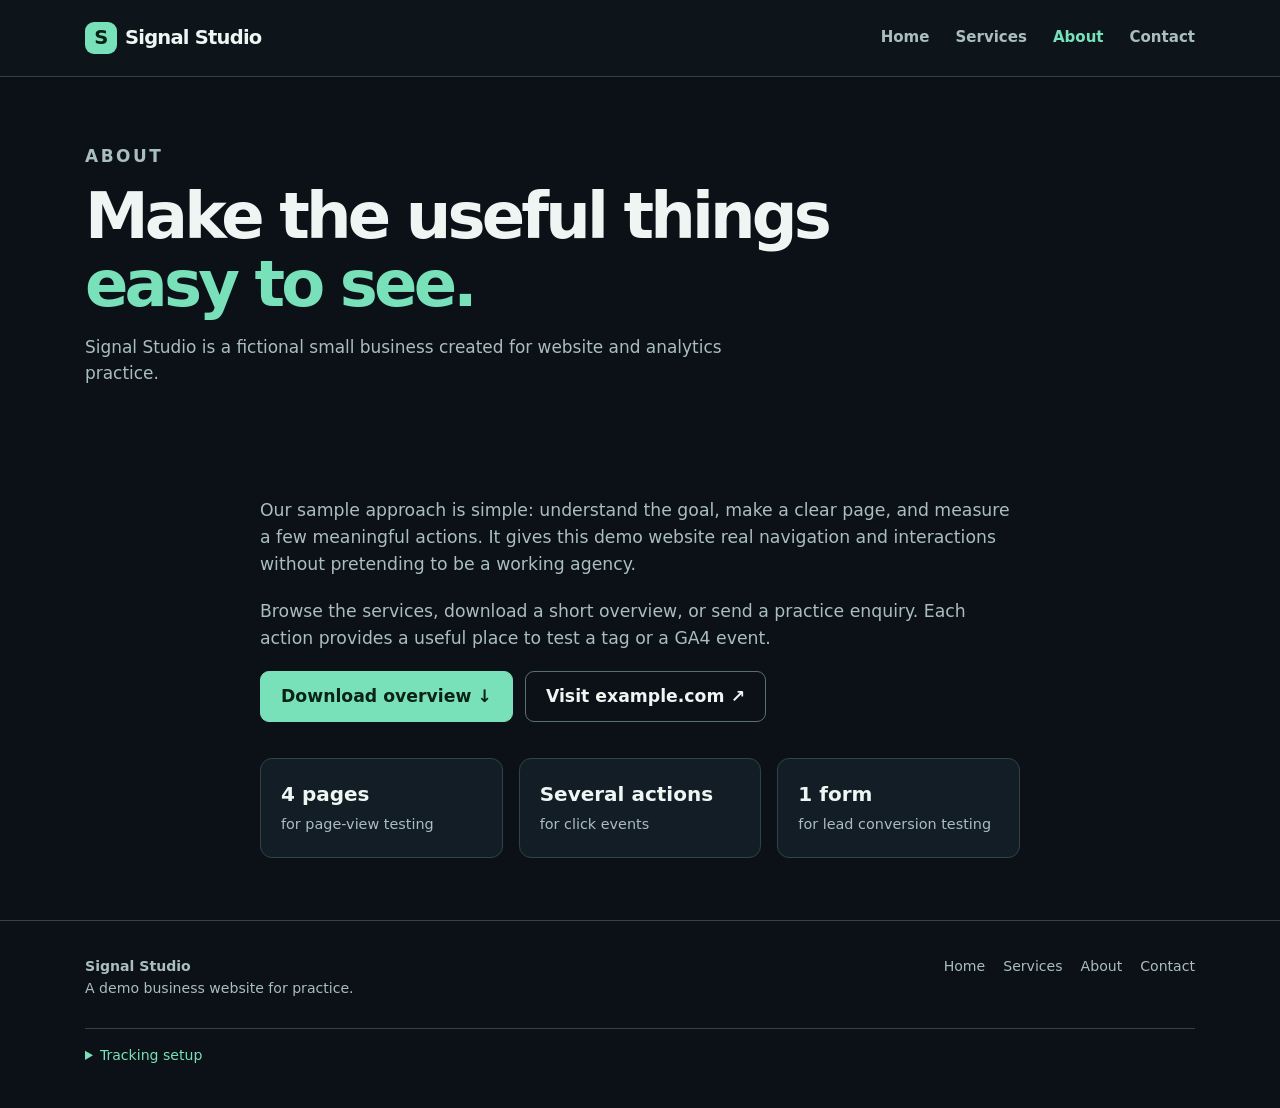
==== about.html @ b4398417 "Add files via upload" ====
<!doctype html><html lang="en"><head><meta charset="utf-8"><meta name="viewport" content="width=device-width, initial-scale=1"><meta name="theme-color" content="#0b1117"><meta name="description" content="Learn about the approach behind Signal Studio, a demo site for analytics practice."><title>About — Signal Studio</title><link rel="icon" type="image/svg+xml" href="data:image/svg+xml,%3Csvg xmlns='http://www.w3.org/2000/svg' viewBox='0 0 64 64'%3E%3Crect width='64' height='64' rx='13' fill='%230b1117'/%3E%3Cpath d='M14 42h11l6-20 7 24 5-12h8' fill='none' stroke='%2378e1ba' stroke-width='5' stroke-linejoin='round' stroke-linecap='round'/%3E%3C/svg%3E"><link rel="stylesheet" href="styles.css"><script src="site.js" defer></script></head><body>
<header class="site-header"><div class="container head-row"><a class="logo" href="index.html" data-track="navigation_click"><span aria-hidden="true">S</span>Signal Studio</a><nav class="nav" aria-label="Main navigation"><a href="index.html" data-track="navigation_click">Home</a><a href="services.html" data-track="navigation_click">Services</a><a href="about.html" aria-current="page" data-track="navigation_click">About</a><a href="contact.html" data-track="navigation_click">Contact</a></nav></div></header>
<main><section class="page-head"><div class="container"><p class="eyebrow">About</p><h1>Make the useful things <em>easy to see.</em></h1><p>Signal Studio is a fictional small business created for website and analytics practice.</p></div></section><section class="section"><div class="container copy"><p>Our sample approach is simple: understand the goal, make a clear page, and measure a few meaningful actions. It gives this demo website real navigation and interactions without pretending to be a working agency.</p><p>Browse the services, download a short overview, or send a practice enquiry. Each action provides a useful place to test a tag or a GA4 event.</p><div class="actions"><a class="btn" href="studio-overview.txt" download="signal-studio-overview.txt" data-track="file_download">Download overview ↓</a><a class="btn ghost" href="https://example.com/" target="_blank" rel="noopener noreferrer" data-track="outbound_click">Visit example.com ↗</a></div><div class="stats"><div class="stat"><strong>4 pages</strong><span>for page-view testing</span></div><div class="stat"><strong>Several actions</strong><span>for click events</span></div><div class="stat"><strong>1 form</strong><span>for lead conversion testing</span></div></div></div></section></main>
<footer class="footer"><div class="container"><div class="footer-top"><div><strong>Signal Studio</strong><br><span>A demo business website for practice.</span></div><nav aria-label="Footer navigation"><a href="index.html">Home</a><a href="services.html">Services</a><a href="about.html">About</a><a href="contact.html">Contact</a></nav></div><details class="tracking"><summary>Tracking setup</summary><p>Enter your GTM container ID to test this site in your browser. Configure GA4 and Google Ads tags in GTM.</p><form id="gtm-setup"><input id="gtm-id" aria-label="GTM container ID" placeholder="GTM-XXXXXXX" pattern="[Gg][Tt][Mm]-[A-Za-z0-9]+" required autocomplete="off"><button class="btn" type="submit">Connect GTM</button></form><p id="gtm-status" class="status" role="status"></p></details></div></footer></body></html>
---- styles.css ----
:root{color-scheme:dark;--bg:#0b1117;--surface:#131d25;--surface2:#192630;--line:#30434a;--text:#edf6f3;--muted:#aabdc0;--accent:#78e1ba;--accent-dark:#153b31}
*{box-sizing:border-box}html{scroll-behavior:smooth}body{margin:0;background:var(--bg);color:var(--text);font:16px/1.55 system-ui,-apple-system,"Segoe UI",sans-serif}button,input,textarea,select{font:inherit}a{color:inherit}button,a{touch-action:manipulation}button:focus-visible,a:focus-visible,input:focus-visible,textarea:focus-visible,summary:focus-visible{outline:3px solid #f8cc8c;outline-offset:3px}
.container{width:min(1110px,calc(100% - 40px));margin:auto}.site-header{border-bottom:1px solid var(--line);background:#0d151b}.head-row{min-height:76px;display:flex;align-items:center;justify-content:space-between;gap:25px}.logo{text-decoration:none;font-size:1.22rem;font-weight:800;letter-spacing:-.04em;white-space:nowrap}.logo span{display:inline-grid;place-items:center;width:32px;height:32px;border-radius:9px;background:var(--accent);color:#082017;margin-right:8px}.nav{display:flex;align-items:center;gap:26px}.nav a{text-decoration:none;color:var(--muted);font-weight:600;font-size:.94rem}.nav a:hover,.nav a[aria-current=page]{color:var(--accent)}
main{min-height:65vh}.hero{padding:85px 0 70px;background:radial-gradient(ellipse at 82% 8%,#1c3838 0%,transparent 51%)}.eyebrow{margin:0 0 14px;color:var(--accent);font-size:.82rem;text-transform:uppercase;letter-spacing:.15em;font-weight:800}h1,h2,h3,p{margin-top:0}h1{font-size:clamp(2.8rem,5.7vw,5.2rem);line-height:1.06;letter-spacing:-.06em;max-width:790px;margin-bottom:23px}h1 em{color:var(--accent);font-style:normal}.lead{font-size:1.15rem;max-width:650px;color:var(--muted);margin-bottom:28px}.hero-actions,.actions{display:flex;flex-wrap:wrap;gap:12px}.btn{display:inline-flex;justify-content:center;align-items:center;min-height:47px;padding:11px 20px;border:1px solid var(--accent);border-radius:9px;background:var(--accent);color:#0a2319;font-weight:750;text-decoration:none;cursor:pointer}.btn:hover{background:#a7f4d4}.btn.ghost{background:transparent;color:var(--text);border-color:#59706e}.btn.ghost:hover{background:#1b302d}.section{padding:62px 0}.section.alt{background:#101a21;border-top:1px solid var(--line);border-bottom:1px solid var(--line)}.section-title{font-size:clamp(1.75rem,3vw,2.25rem);letter-spacing:-.04em;margin-bottom:10px}.section-intro{color:var(--muted);max-width:610px;margin-bottom:28px}
.grid{display:grid;grid-template-columns:repeat(3,minmax(0,1fr));gap:17px}.card{padding:25px;background:var(--surface);border:1px solid var(--line);border-radius:15px;display:flex;flex-direction:column}.card .number{color:var(--accent);font-size:.84rem;font-weight:750;margin-bottom:27px}.card h3{font-size:1.24rem;letter-spacing:-.025em;margin-bottom:8px}.card p{color:var(--muted);font-size:.96rem;flex:1}.card a{color:var(--accent);text-decoration:none;font-weight:750}.card a:hover{text-decoration:underline}.strip{border:1px solid #396657;border-radius:16px;background:linear-gradient(120deg,#17352f,#172630);padding:28px 32px;display:flex;align-items:center;justify-content:space-between;gap:28px}.strip h2{font-size:1.55rem;letter-spacing:-.035em;margin-bottom:6px}.strip p{color:var(--muted);margin:0}
.page-head{padding:66px 0 32px}.page-head h1{font-size:clamp(2.7rem,5vw,4rem);margin-bottom:15px}.page-head p{color:var(--muted);max-width:650px;font-size:1.06rem}.list{display:grid;grid-template-columns:repeat(2,minmax(0,1fr));gap:18px}.service{padding:27px;border:1px solid var(--line);border-radius:16px;background:var(--surface)}.service .number{font-size:.8rem;color:var(--accent);font-weight:800}.service h2{margin:15px 0 8px;letter-spacing:-.03em}.service p{color:var(--muted);min-height:70px}.service a{font-weight:750;color:var(--accent)}.copy{max-width:760px;color:var(--muted);font-size:1.08rem}.copy p{margin-bottom:20px}.stats{display:grid;grid-template-columns:repeat(3,1fr);gap:16px;margin-top:36px}.stat{border:1px solid var(--line);border-radius:12px;padding:20px;background:var(--surface)}.stat strong{display:block;font-size:1.25rem;color:var(--text)}.stat span{color:var(--muted);font-size:.9rem}
.contact-layout{display:grid;grid-template-columns:minmax(0,1.4fr) minmax(280px,1fr);gap:28px;padding:15px 0 75px}.form-panel,.contact-aside{background:var(--surface);border:1px solid var(--line);border-radius:16px;padding:28px}.form-panel h2,.contact-aside h2{font-size:1.35rem;letter-spacing:-.03em}.form-panel p,.contact-aside p{color:var(--muted)}.form-grid{display:grid;grid-template-columns:1fr 1fr;gap:16px}.field{display:grid;gap:7px;margin-bottom:16px}.field.full{grid-column:1/-1}.field label{font-weight:650;font-size:.92rem}input,textarea{width:100%;border:1px solid #4a6065;border-radius:8px;background:#0d171e;color:var(--text);padding:11px 13px;min-height:46px}textarea{min-height:125px;resize:vertical}input::placeholder,textarea::placeholder{color:#879da1}.small{font-size:.84rem;color:var(--muted)}.success{display:none;border:1px solid #5cae83;background:#183b2e;border-radius:13px;padding:23px;margin:0 0 23px}.success.show{display:block}.success h2{margin-bottom:7px}.success p{margin-bottom:0;color:#c9e2d4}.phone{display:block;border:0;background:none;padding:0;color:var(--accent);font-weight:750;text-align:left;cursor:pointer}.phone:hover{text-decoration:underline}
.footer{border-top:1px solid var(--line);padding:35px 0 42px;color:var(--muted);font-size:.88rem}.footer-top{display:flex;align-items:flex-start;justify-content:space-between;gap:24px}.footer nav{display:flex;gap:18px;flex-wrap:wrap}.footer a{color:var(--muted);text-decoration:none}.footer a:hover{color:var(--accent)}.tracking{margin-top:28px;border-top:1px solid var(--line);padding-top:16px}.tracking summary{cursor:pointer;color:var(--accent);font-size:.88rem}.tracking p{max-width:620px}.tracking form{display:flex;gap:9px;flex-wrap:wrap}.tracking input{width:190px}.tracking .btn{min-height:44px}.status{color:var(--accent);font-size:.84rem}
@media(max-width:720px){.head-row{flex-wrap:wrap;padding:15px 0}.nav{width:100%;justify-content:space-between;gap:12px}.hero{padding:60px 0}.grid{grid-template-columns:1fr}.list,.contact-layout{grid-template-columns:1fr}.service p{min-height:0}.strip{display:block}.strip .btn{margin-top:20px}.stats{grid-template-columns:1fr}.footer-top{display:block}.footer nav{margin-top:16px}}@media(max-width:500px){.container{width:min(100% - 32px,1110px)}.nav a{font-size:.88rem}.form-grid{grid-template-columns:1fr}.footer nav{gap:12px}}@media(prefers-reduced-motion:reduce){html{scroll-behavior:auto}}
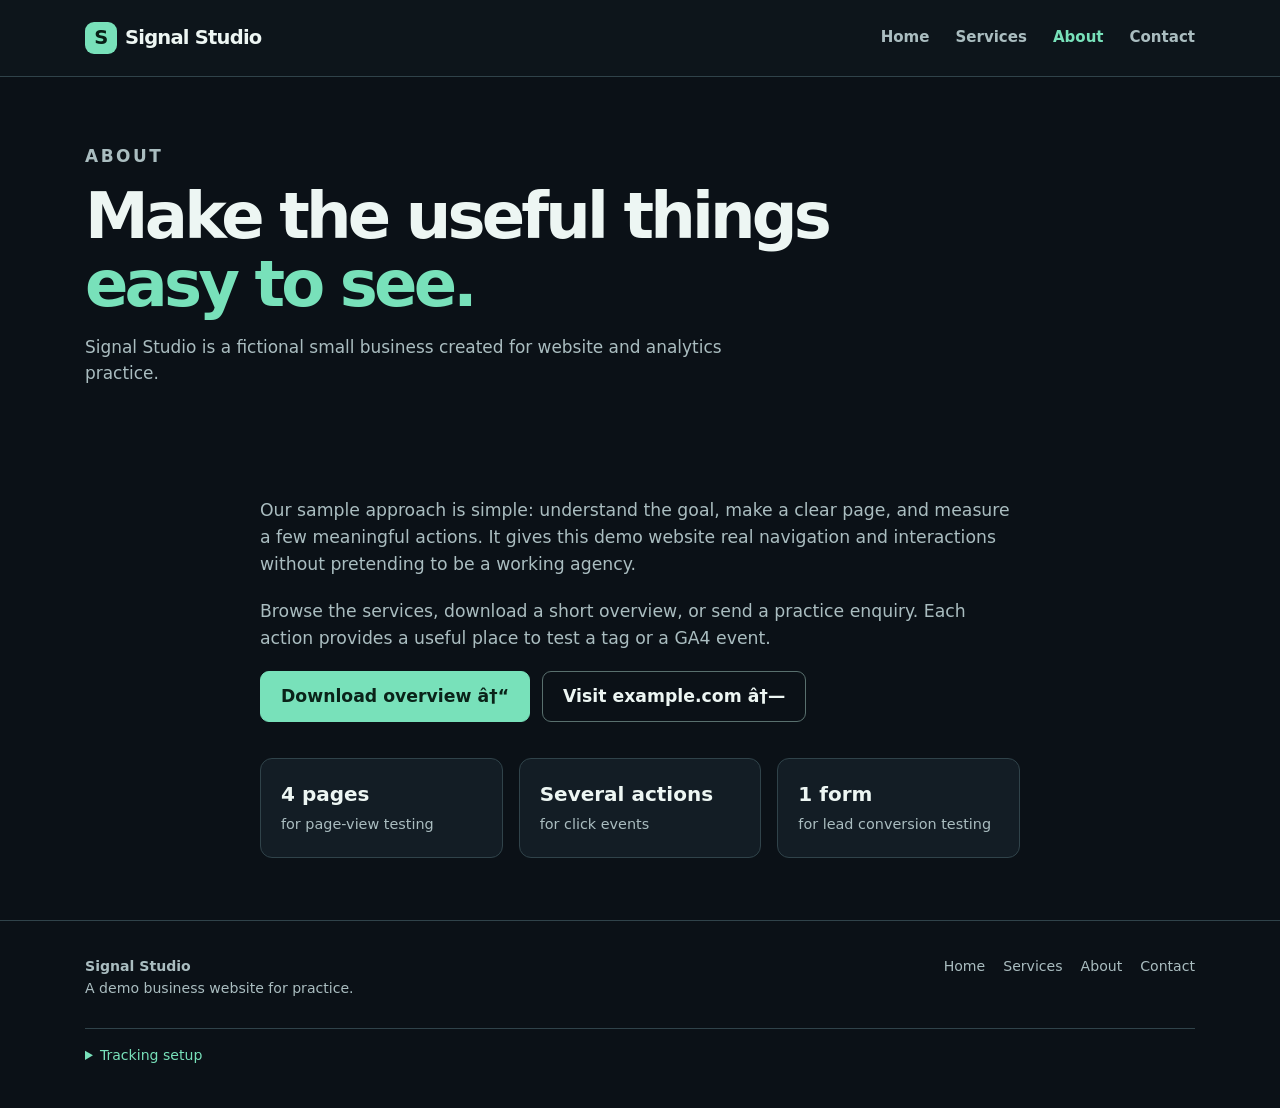
==== commit 63d30bf0: "Update about.html" ====
--- a/about.html
+++ b/about.html
@@ -1,4 +1,44 @@
-<!doctype html><html lang="en"><head><meta charset="utf-8"><meta name="viewport" content="width=device-width, initial-scale=1"><meta name="theme-color" content="#0b1117"><meta name="description" content="Learn about the approach behind Signal Studio, a demo site for analytics practice."><title>About — Signal Studio</title><link rel="icon" type="image/svg+xml" href="data:image/svg+xml,%3Csvg xmlns='http://www.w3.org/2000/svg' viewBox='0 0 64 64'%3E%3Crect width='64' height='64' rx='13' fill='%230b1117'/%3E%3Cpath d='M14 42h11l6-20 7 24 5-12h8' fill='none' stroke='%2378e1ba' stroke-width='5' stroke-linejoin='round' stroke-linecap='round'/%3E%3C/svg%3E"><link rel="stylesheet" href="styles.css"><script src="site.js" defer></script></head><body>
+<!doctype html><html lang="en"><head>
+<!-- Meta Pixel Code -->
+<script>
+!function(f,b,e,v,n,t,s)
+{if(f.fbq)return;n=f.fbq=function(){n.callMethod?
+n.callMethod.apply(n,arguments):n.queue.push(arguments)};
+if(!f._fbq)f._fbq=n;n.push=n;n.loaded=!0;n.version='2.0';
+n.queue=[];t=b.createElement(e);t.async=!0;
+t.src=v;s=b.getElementsByTagName(e)[0];
+s.parentNode.insertBefore(t,s)}(window, document,'script',
+'https://connect.facebook.net/en_US/fbevents.js');
+fbq('init', '1010439615345404');
+fbq('track', 'PageView');
+</script>
+<noscript><img height="1" width="1" style="display:none"
+src="https://www.facebook.com/tr?id=1010439615345404&ev=PageView&noscript=1"
+/></noscript>
+<!-- End Meta Pixel Code -->
+<!-- Google tag (gtag.js) -->
+<script async src="https://www.googletagmanager.com/gtag/js?id=G-CQETZQ2KX9"></script>
+<script>
+  window.dataLayer = window.dataLayer || [];
+  function gtag(){dataLayer.push(arguments);}
+  gtag('js', new Date());
+
+  gtag('config', 'G-CQETZQ2KX9');
+</script>
+<!-- Google Tag Manager -->
+<script>(function(w,d,s,l,i){w[l]=w[l]||[];w[l].push({'gtm.start':
+new Date().getTime(),event:'gtm.js'});var f=d.getElementsByTagName(s)[0],
+j=d.createElement(s),dl=l!='dataLayer'?'&l='+l:'';j.async=true;j.src=
+'https://www.googletagmanager.com/gtm.js?id='+i+dl;f.parentNode.insertBefore(j,f);
+})(window,document,'script','dataLayer','GTM-56JRL9GN');</script>
+<!-- End Google Tag Manager -->
+<meta charset="utf-8"><meta name="viewport" content="width=device-width, initial-scale=1"><meta name="theme-color" content="#0b1117"><meta name="description" content="Learn about the approach behind Signal Studio, a demo site for analytics practice."><title>About — Signal Studio</title><link rel="icon" type="image/svg+xml" href="data:image/svg+xml,%3Csvg xmlns='http://www.w3.org/2000/svg' viewBox='0 0 64 64'%3E%3Crect width='64' height='64' rx='13' fill='%230b1117'/%3E%3Cpath d='M14 42h11l6-20 7 24 5-12h8' fill='none' stroke='%2378e1ba' stroke-width='5' stroke-linejoin='round' stroke-linecap='round'/%3E%3C/svg%3E"><link rel="stylesheet" href="styles.css"><script src="site.js" defer></script></head>
+
+<body>
+<!-- Google Tag Manager (noscript) -->
+<noscript><iframe src="https://www.googletagmanager.com/ns.html?id=GTM-56JRL9GN"
+height="0" width="0" style="display:none;visibility:hidden"></iframe></noscript>
+<!-- End Google Tag Manager (noscript) -->
 <header class="site-header"><div class="container head-row"><a class="logo" href="index.html" data-track="navigation_click"><span aria-hidden="true">S</span>Signal Studio</a><nav class="nav" aria-label="Main navigation"><a href="index.html" data-track="navigation_click">Home</a><a href="services.html" data-track="navigation_click">Services</a><a href="about.html" aria-current="page" data-track="navigation_click">About</a><a href="contact.html" data-track="navigation_click">Contact</a></nav></div></header>
 <main><section class="page-head"><div class="container"><p class="eyebrow">About</p><h1>Make the useful things <em>easy to see.</em></h1><p>Signal Studio is a fictional small business created for website and analytics practice.</p></div></section><section class="section"><div class="container copy"><p>Our sample approach is simple: understand the goal, make a clear page, and measure a few meaningful actions. It gives this demo website real navigation and interactions without pretending to be a working agency.</p><p>Browse the services, download a short overview, or send a practice enquiry. Each action provides a useful place to test a tag or a GA4 event.</p><div class="actions"><a class="btn" href="studio-overview.txt" download="signal-studio-overview.txt" data-track="file_download">Download overview ↓</a><a class="btn ghost" href="https://example.com/" target="_blank" rel="noopener noreferrer" data-track="outbound_click">Visit example.com ↗</a></div><div class="stats"><div class="stat"><strong>4 pages</strong><span>for page-view testing</span></div><div class="stat"><strong>Several actions</strong><span>for click events</span></div><div class="stat"><strong>1 form</strong><span>for lead conversion testing</span></div></div></div></section></main>
 <footer class="footer"><div class="container"><div class="footer-top"><div><strong>Signal Studio</strong><br><span>A demo business website for practice.</span></div><nav aria-label="Footer navigation"><a href="index.html">Home</a><a href="services.html">Services</a><a href="about.html">About</a><a href="contact.html">Contact</a></nav></div><details class="tracking"><summary>Tracking setup</summary><p>Enter your GTM container ID to test this site in your browser. Configure GA4 and Google Ads tags in GTM.</p><form id="gtm-setup"><input id="gtm-id" aria-label="GTM container ID" placeholder="GTM-XXXXXXX" pattern="[Gg][Tt][Mm]-[A-Za-z0-9]+" required autocomplete="off"><button class="btn" type="submit">Connect GTM</button></form><p id="gtm-status" class="status" role="status"></p></details></div></footer></body></html>
